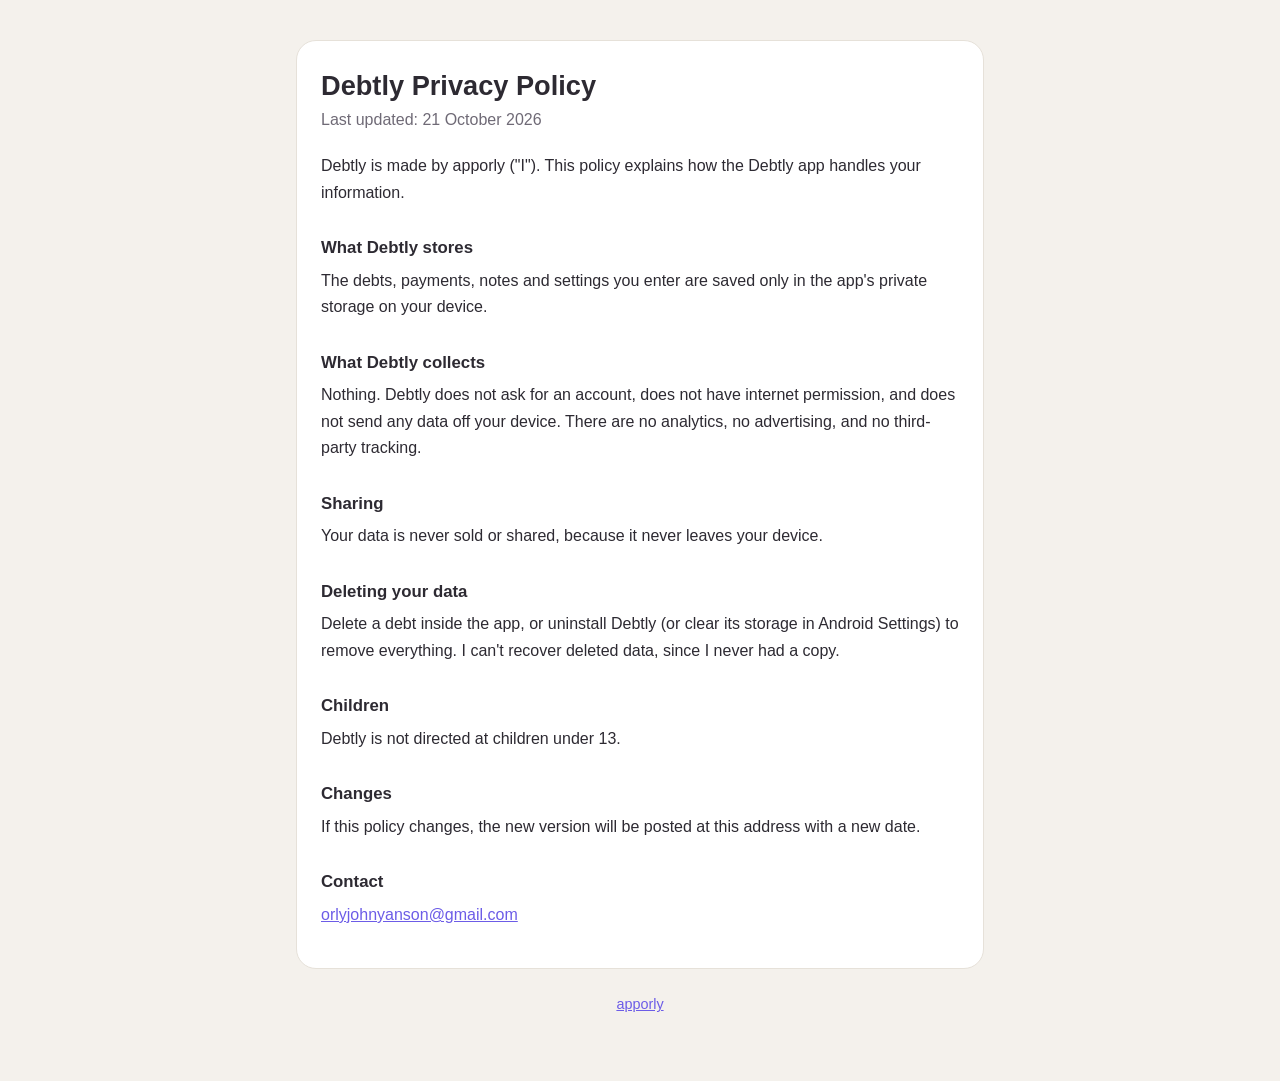
==== debtly/privacy.html @ c30f4b86 "Privacy policies for Debtly and Remindly Co-Authored-By: Claude Opus 5.5 <noreply@anthropic.com>" ====
<!doctype html>
<html lang="en">
<head>
<meta charset="utf-8">
<meta name="viewport" content="width=device-width, initial-scale=1">
<title>Debtly Privacy Policy</title>
<link rel="stylesheet" href="../style.css">
</head>
<body>
<main>
  <div class="card">
    <h1>Debtly Privacy Policy</h1>
    <p class="updated">Last updated: 21 October 2026</p>

    <p>Debtly is made by apporly ("I"). This policy explains how the Debtly app handles your information.</p>

    <h2>What Debtly stores</h2>
    <p>The debts, payments, notes and settings you enter are saved only in the app's private storage on your device.</p>

    <h2>What Debtly collects</h2>
    <p>Nothing. Debtly does not ask for an account, does not have internet permission, and does not send any data off your device. There are no analytics, no advertising, and no third-party tracking.</p>

    <h2>Sharing</h2>
    <p>Your data is never sold or shared, because it never leaves your device.</p>

    <h2>Deleting your data</h2>
    <p>Delete a debt inside the app, or uninstall Debtly (or clear its storage in Android Settings) to remove everything. I can't recover deleted data, since I never had a copy.</p>

    <h2>Children</h2>
    <p>Debtly is not directed at children under 13.</p>

    <h2>Changes</h2>
    <p>If this policy changes, the new version will be posted at this address with a new date.</p>

    <h2>Contact</h2>
    <p><a href="mailto:orlyjohnyanson@gmail.com">orlyjohnyanson@gmail.com</a></p>
  </div>
  <footer><a href="../">apporly</a></footer>
</main>
</body>
</html>
---- style.css ----
:root {
  --bg: #f4f1ec;
  --card: #ffffff;
  --ink: #2d2a32;
  --muted: #6f6a76;
  --accent: #6c5ce7;
  --line: #e6e1d9;
}
@media (prefers-color-scheme: dark) {
  :root {
    --bg: #17151c;
    --card: #211e28;
    --ink: #f2eff6;
    --muted: #a9a3b3;
    --accent: #a29bfe;
    --line: #2f2b38;
  }
}
* { box-sizing: border-box; }
body {
  margin: 0;
  background: var(--bg);
  color: var(--ink);
  font: 16px/1.65 -apple-system, BlinkMacSystemFont, "Segoe UI", Roboto, Helvetica, Arial, sans-serif;
}
main { max-width: 720px; margin: 0 auto; padding: 40px 16px 64px; }
.card { background: var(--card); border: 1px solid var(--line); border-radius: 20px; padding: 28px 24px; }
h1 { font-size: 1.7rem; line-height: 1.25; margin: 0 0 4px; }
h2 { font-size: 1.05rem; margin: 28px 0 6px; }
p, li { margin: 0 0 12px; }
.updated { color: var(--muted); margin-bottom: 20px; }
a { color: var(--accent); }
code { font-size: .92em; background: var(--line); padding: 1px 6px; border-radius: 6px; }
.apps { list-style: none; padding: 0; margin: 20px 0 0; }
.apps li { padding: 14px 0; border-top: 1px solid var(--line); }
.apps strong { display: block; }
footer { color: var(--muted); font-size: .9rem; text-align: center; margin-top: 24px; }
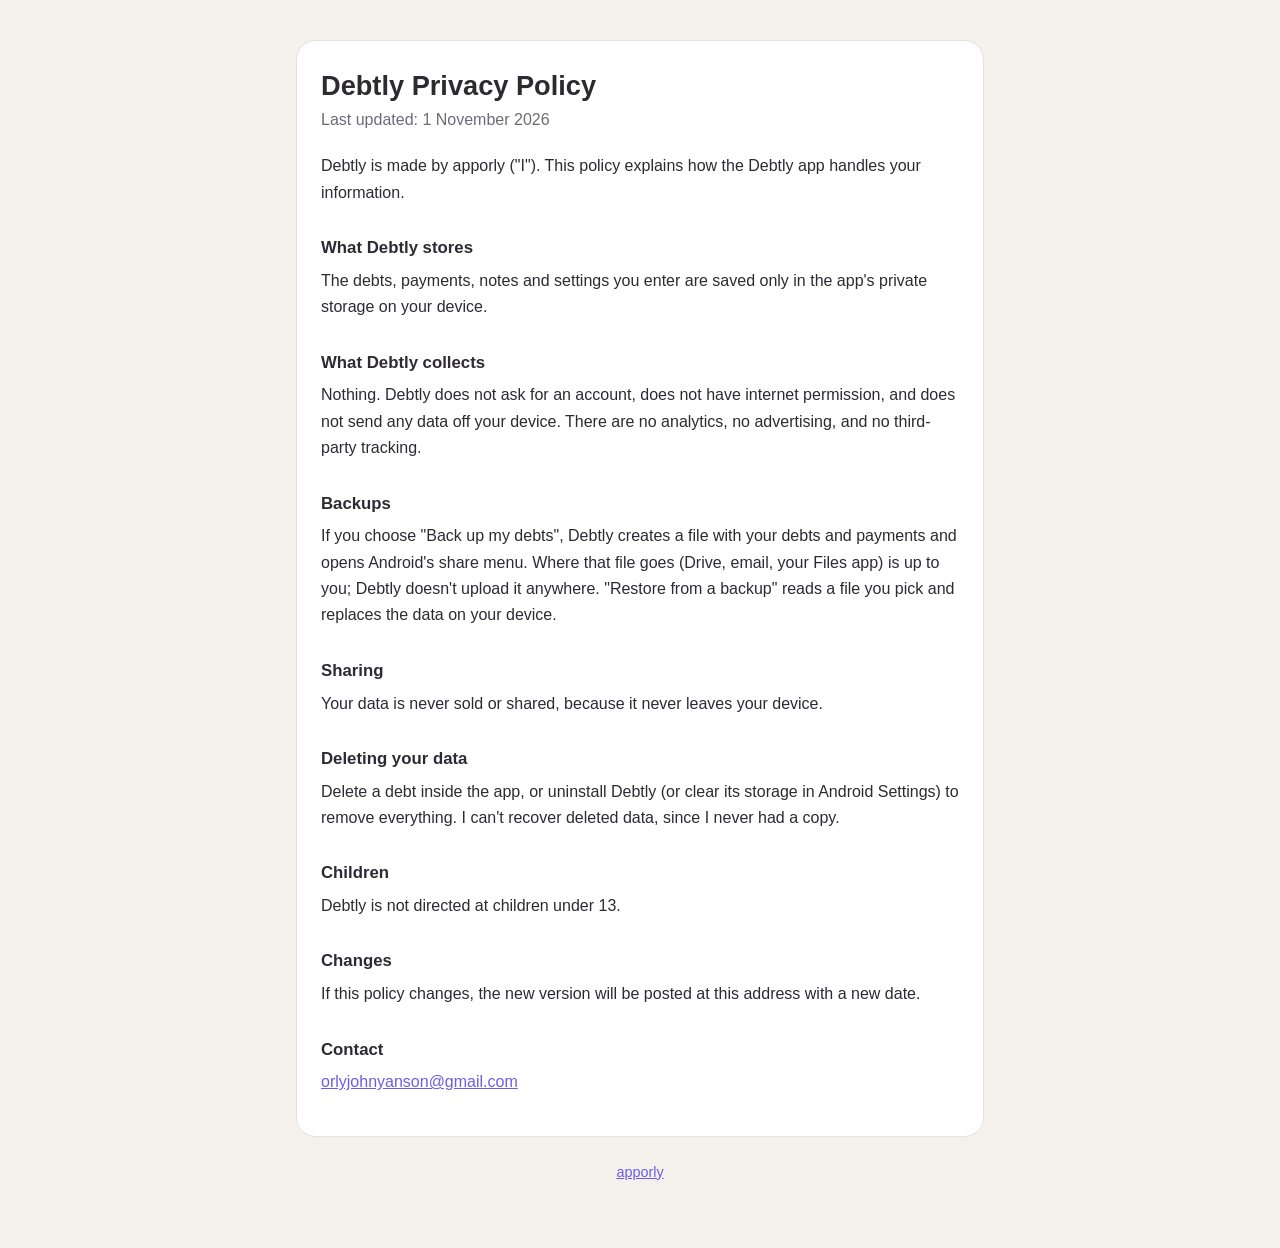
==== commit a163a8cb: "Debtly privacy policy: describe backup and restore Co-Authored-By: Claude Opus 5.5 <noreply@anthropi" ====
--- a/debtly/privacy.html
+++ b/debtly/privacy.html
@@ -10,7 +10,7 @@
 <main>
   <div class="card">
     <h1>Debtly Privacy Policy</h1>
-    <p class="updated">Last updated: 21 October 2026</p>
+    <p class="updated">Last updated: 1 November 2026</p>
 
     <p>Debtly is made by apporly ("I"). This policy explains how the Debtly app handles your information.</p>
 
@@ -19,6 +19,9 @@
 
     <h2>What Debtly collects</h2>
     <p>Nothing. Debtly does not ask for an account, does not have internet permission, and does not send any data off your device. There are no analytics, no advertising, and no third-party tracking.</p>
+
+    <h2>Backups</h2>
+    <p>If you choose "Back up my debts", Debtly creates a file with your debts and payments and opens Android's share menu. Where that file goes (Drive, email, your Files app) is up to you; Debtly doesn't upload it anywhere. "Restore from a backup" reads a file you pick and replaces the data on your device.</p>
 
     <h2>Sharing</h2>
     <p>Your data is never sold or shared, because it never leaves your device.</p>
